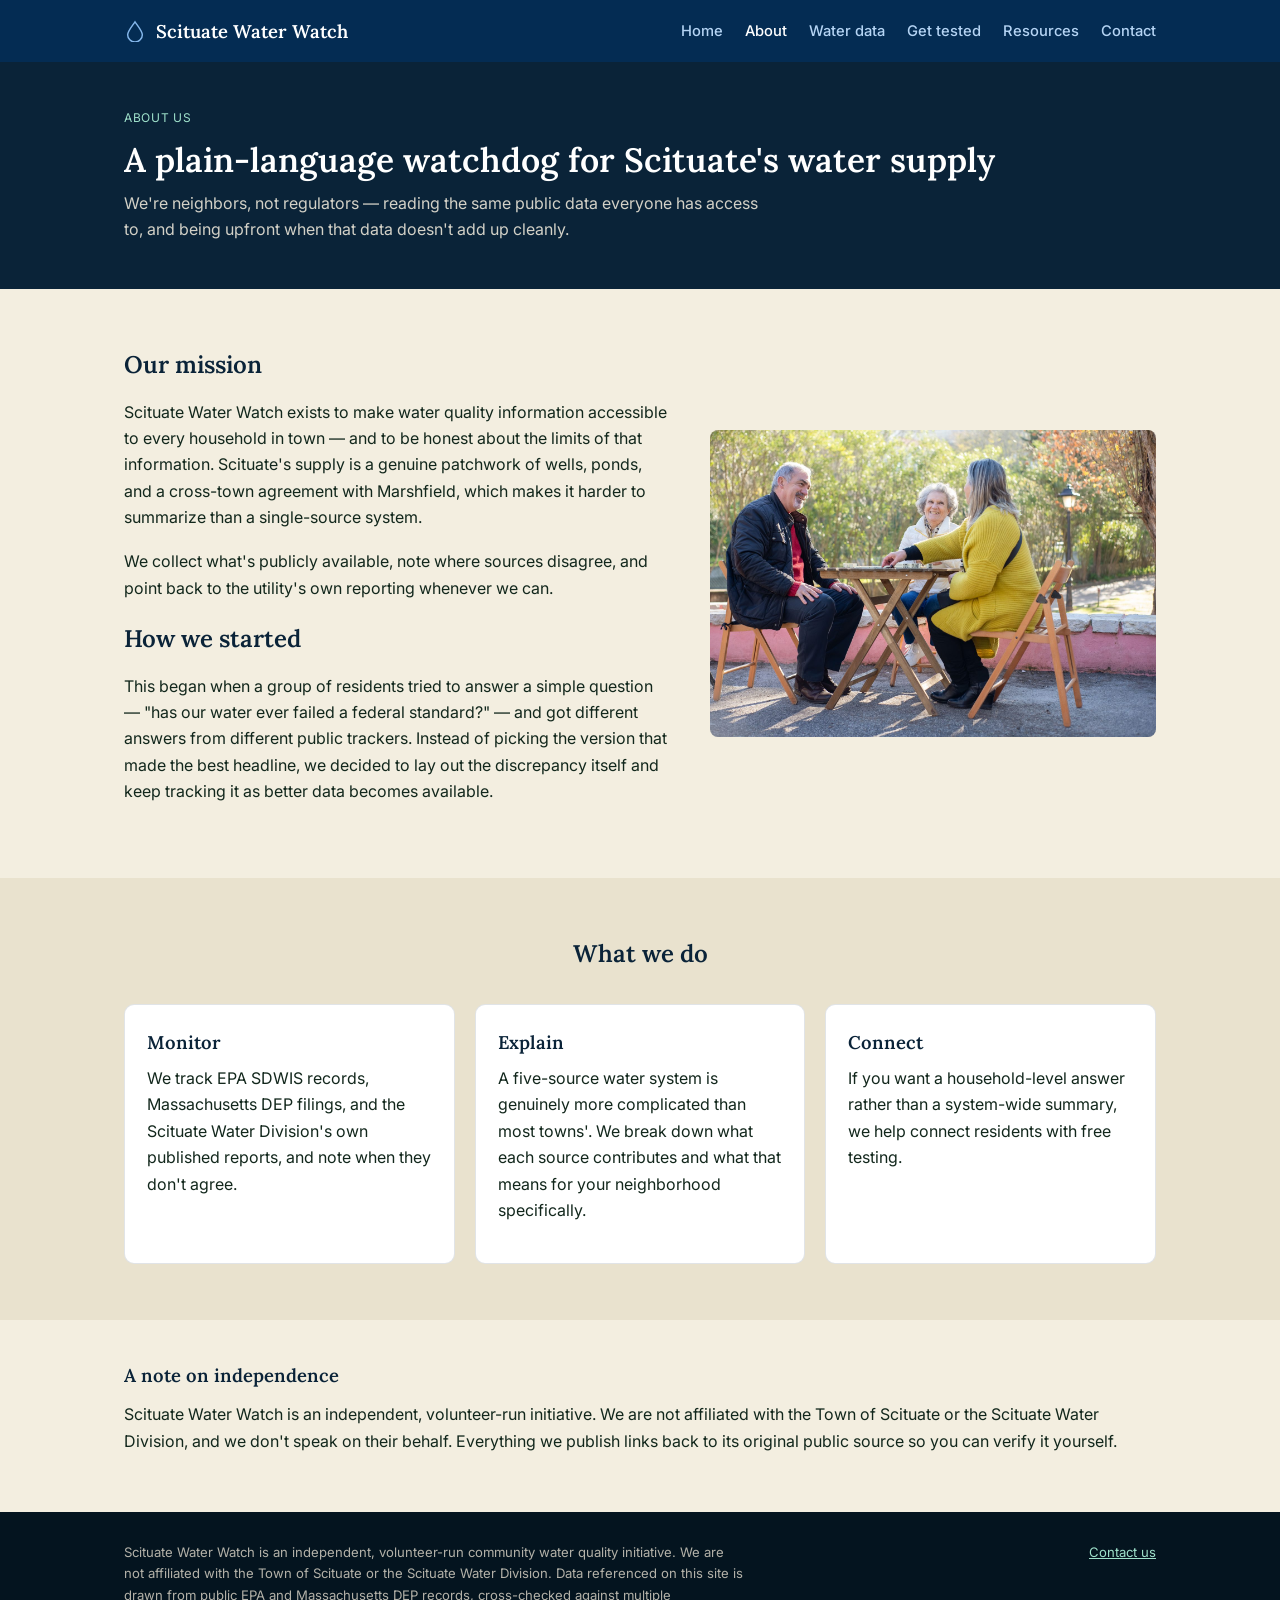
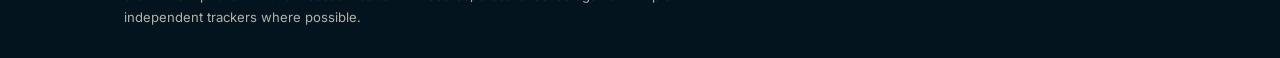
==== about.html @ 86e2c719 "Initial commit: Scituate Water Watch static site Co-Authored-By: Claude Sonnet 5 <noreply@anthropic." ====
<!DOCTYPE html>
<html lang="en">
<head>
<meta charset="UTF-8">
<meta name="viewport" content="width=device-width, initial-scale=1.0">
<title>About — Scituate Water Watch</title>
<meta name="description" content="Who we are: a volunteer-run water quality watchdog for Scituate, MA.">
<link rel="stylesheet" href="css/styles.css">
</head>
<body>

<header class="site-header">
  <div class="wrap">
    <a href="index.html" class="logo">
      <svg width="22" height="22" viewBox="0 0 24 24" fill="none" stroke="#85B7EB" stroke-width="1.6"><path d="M12 2 C7 9 4 12.5 4 16 a8 8 0 0 0 16 0 c0-3.5-3-7-8-14Z"/></svg>
      Scituate Water Watch
    </a>
    <nav class="main-nav">
      <a href="index.html">Home</a>
      <a href="about.html" class="active">About</a>
      <a href="water-quality-data.html">Water data</a>
      <a href="get-tested.html">Get tested</a>
      <a href="resources.html">Resources</a>
      <a href="contact.html">Contact</a>
    </nav>
  </div>
</header>

<section class="page-banner">
  <div class="wrap">
    <p class="eyebrow">About us</p>
    <h1>A plain-language watchdog for Scituate's water supply</h1>
    <p class="sub">We're neighbors, not regulators — reading the same public data everyone has access to, and being upfront when that data doesn't add up cleanly.</p>
  </div>
</section>

<section class="block">
  <div class="wrap">
    <div class="two-col">
      <div>
        <h2>Our mission</h2>
        <p>Scituate Water Watch exists to make water quality information accessible to every household in town — and to be honest about the limits of that information. Scituate's supply is a genuine patchwork of wells, ponds, and a cross-town agreement with Marshfield, which makes it harder to summarize than a single-source system.</p>
        <p>We collect what's publicly available, note where sources disagree, and point back to the utility's own reporting whenever we can.</p>
        <h2>How we started</h2>
        <p>This began when a group of residents tried to answer a simple question — "has our water ever failed a federal standard?" — and got different answers from different public trackers. Instead of picking the version that made the best headline, we decided to lay out the discrepancy itself and keep tracking it as better data becomes available.</p>
      </div>
      <div>
        <img src="images/community.jpg" alt="Illustrated silhouettes of Scituate community members">
      </div>
    </div>
  </div>
</section>

<section class="block" style="background:var(--cream-dim);">
  <div class="wrap">
    <h2 style="text-align:center; margin-bottom:30px;">What we do</h2>
    <div class="card-grid">
      <div class="card">
        <h3>Monitor</h3>
        <p>We track EPA SDWIS records, Massachusetts DEP filings, and the Scituate Water Division's own published reports, and note when they don't agree.</p>
      </div>
      <div class="card">
        <h3>Explain</h3>
        <p>A five-source water system is genuinely more complicated than most towns'. We break down what each source contributes and what that means for your neighborhood specifically.</p>
      </div>
      <div class="card">
        <h3>Connect</h3>
        <p>If you want a household-level answer rather than a system-wide summary, we help connect residents with free testing.</p>
      </div>
    </div>
  </div>
</section>

<section class="block tight">
  <div class="wrap">
    <h3>A note on independence</h3>
    <p>Scituate Water Watch is an independent, volunteer-run initiative. We are not affiliated with the Town of Scituate or the Scituate Water Division, and we don't speak on their behalf. Everything we publish links back to its original public source so you can verify it yourself.</p>
  </div>
</section>

<footer class="site-footer">
  <div class="wrap">
    <div class="disclaimer">
      Scituate Water Watch is an independent, volunteer-run community water quality initiative. We are not affiliated with the Town of Scituate or the Scituate Water Division. Data referenced on this site is drawn from public EPA and Massachusetts DEP records, cross-checked against multiple independent trackers where possible.
    </div>
    <div>
      <a href="contact.html">Contact us</a>
    </div>
  </div>
</footer>

</body>
</html>
---- css/styles.css ----
@import url('https://fonts.googleapis.com/css2?family=Lora:wght@500;600&family=Inter:wght@400;500;600&display=swap');

:root {
  --navy-900: #04141F;
  --navy-800: #0A2338;
  --navy-700: #042C53;
  --teal-900: #04342C;
  --teal-700: #136A55;
  --teal-500: #3E9C82;
  --teal-300: #5DCAA5;
  --cream: #F3EEE0;
  --cream-dim: #E9E2CE;
  --ink: #12271C;
  --muted: #55605A;
  --danger: #A32D2D;
  --border: rgba(10,35,56,0.12);
}

* { box-sizing: border-box; }

body {
  margin: 0;
  font-family: 'Inter', -apple-system, BlinkMacSystemFont, sans-serif;
  color: var(--ink);
  background: var(--cream);
  line-height: 1.65;
}

h1, h2, h3 {
  font-family: 'Lora', Georgia, serif;
  font-weight: 600;
  margin: 0 0 0.6em;
  color: var(--navy-800);
}

h1 { font-size: 2.1rem; line-height: 1.3; }
h2 { font-size: 1.5rem; }
h3 { font-size: 1.15rem; }

p { margin: 0 0 1.1em; }

a { color: var(--teal-700); }

.wrap {
  max-width: 1080px;
  margin: 0 auto;
  padding: 0 24px;
}

/* header */
.site-header {
  background: var(--navy-700);
  padding: 16px 0;
}
.site-header .wrap {
  display: flex;
  align-items: center;
  justify-content: space-between;
  flex-wrap: wrap;
  gap: 12px;
}
.logo {
  display: flex;
  align-items: center;
  gap: 10px;
  color: #fff;
  font-family: 'Lora', serif;
  font-size: 1.15rem;
  font-weight: 600;
  text-decoration: none;
}
.logo svg { flex-shrink: 0; }
nav.main-nav { display: flex; gap: 22px; flex-wrap: wrap; }
nav.main-nav a {
  color: #B5D4F4;
  text-decoration: none;
  font-size: 0.92rem;
  font-weight: 500;
}
nav.main-nav a:hover, nav.main-nav a.active { color: #fff; }

/* page banner (non-home pages) */
.page-banner {
  background: var(--navy-800);
  padding: 46px 0;
  color: #fff;
}
.page-banner p.eyebrow {
  text-transform: uppercase;
  letter-spacing: 0.06em;
  font-size: 0.75rem;
  color: #9FE1CB;
  margin-bottom: 10px;
}
.page-banner h1 { color: #fff; margin-bottom: 8px; }
.page-banner .sub { color: #D3D1C7; max-width: 640px; margin: 0; }

/* hero (home) */
.hero {
  position: relative;
  color: #fff;
  background: var(--teal-900);
  overflow: hidden;
}
.hero-bg {
  position: absolute;
  inset: 0;
  background-size: cover;
  background-position: center;
  opacity: 0.35;
}
.hero-inner {
  position: relative;
  padding: 72px 24px 60px;
  max-width: 1080px;
  margin: 0 auto;
}
.hero p.eyebrow {
  text-transform: uppercase;
  letter-spacing: 0.06em;
  font-size: 0.78rem;
  color: #9FE1CB;
  margin-bottom: 14px;
}
.hero h1 { color: #fff; max-width: 640px; }
.hero .sub { max-width: 520px; color: #E1F5EE; font-size: 1.05rem; }

.btn {
  display: inline-block;
  background: var(--teal-300);
  color: var(--teal-900);
  font-weight: 600;
  padding: 13px 26px;
  border-radius: 6px;
  text-decoration: none;
  font-size: 0.95rem;
}
.btn:hover { background: #7fd9b8; }
.btn-outline {
  display: inline-block;
  border: 1.5px solid var(--teal-300);
  color: var(--teal-300);
  font-weight: 600;
  padding: 11px 24px;
  border-radius: 6px;
  text-decoration: none;
  font-size: 0.95rem;
}

/* stat strip */
.stat-strip {
  display: grid;
  grid-template-columns: repeat(3, 1fr);
  background: var(--cream-dim);
  border-top: 1px solid var(--border);
  border-bottom: 1px solid var(--border);
}
.stat-strip div {
  padding: 26px 20px;
  text-align: center;
  border-right: 1px solid var(--border);
}
.stat-strip div:last-child { border-right: none; }
.stat-strip .num { font-family: 'Lora', serif; font-size: 1.7rem; font-weight: 600; color: var(--navy-800); }
.stat-strip .num.warn { color: var(--danger); }
.stat-strip .label { font-size: 0.82rem; color: var(--muted); margin-top: 4px; }

/* sections */
section.block { padding: 56px 0; }
section.block.tight { padding: 40px 0; }
section.block.dark {
  background: var(--navy-800);
  color: #fff;
}
section.block.dark h2 { color: #fff; }
section.block.dark p { color: #D3D1C7; }

.two-col {
  display: grid;
  grid-template-columns: 1.1fr 0.9fr;
  gap: 40px;
  align-items: center;
}
.two-col img { width: 100%; border-radius: 8px; display: block; }

/* data table */
table.data-table {
  width: 100%;
  border-collapse: collapse;
  background: #fff;
  border-radius: 8px;
  overflow: hidden;
  font-size: 0.92rem;
}
table.data-table th, table.data-table td {
  text-align: left;
  padding: 11px 16px;
  border-bottom: 1px solid var(--border);
}
table.data-table th {
  background: var(--cream-dim);
  font-weight: 600;
  color: var(--navy-800);
  font-size: 0.8rem;
  text-transform: uppercase;
  letter-spacing: 0.03em;
}
table.data-table td.warn { color: var(--danger); font-weight: 600; }
.table-note { font-size: 0.82rem; color: var(--muted); margin-top: 10px; }

/* cards */
.card-grid {
  display: grid;
  grid-template-columns: repeat(3, 1fr);
  gap: 20px;
}
.card {
  background: #fff;
  border: 1px solid var(--border);
  border-radius: 10px;
  padding: 22px;
}
.card h3 { margin-bottom: 8px; }

/* form */
form.site-form {
  background: #fff;
  border: 1px solid var(--border);
  border-radius: 10px;
  padding: 28px;
  max-width: 560px;
}
form.site-form label {
  display: block;
  font-size: 0.85rem;
  font-weight: 600;
  color: var(--navy-800);
  margin: 16px 0 6px;
}
form.site-form label:first-child { margin-top: 0; }
form.site-form input, form.site-form textarea, form.site-form select {
  width: 100%;
  padding: 10px 12px;
  border: 1px solid var(--border);
  border-radius: 6px;
  font-family: inherit;
  font-size: 0.95rem;
  background: var(--cream);
}
form.site-form .checkbox-row {
  display: flex;
  align-items: flex-start;
  gap: 8px;
  margin-top: 18px;
  font-size: 0.85rem;
  color: var(--muted);
}
form.site-form .checkbox-row input { width: auto; }
form.site-form button {
  margin-top: 22px;
  border: none;
  cursor: pointer;
}

.reassure-list { display: grid; gap: 14px; }
.reassure-list .item { display: flex; gap: 12px; align-items: flex-start; }
.reassure-list .dot {
  width: 8px; height: 8px; border-radius: 50%;
  background: var(--teal-300); margin-top: 8px; flex-shrink: 0;
}

/* footer */
footer.site-footer {
  background: var(--navy-900);
  color: #B4B2A9;
  padding: 30px 0;
  font-size: 0.82rem;
}
footer.site-footer .wrap {
  display: flex;
  justify-content: space-between;
  flex-wrap: wrap;
  gap: 16px;
}
footer.site-footer a { color: #9FE1CB; }
footer.site-footer .disclaimer { max-width: 620px; }

@media (max-width: 760px) {
  .two-col { grid-template-columns: 1fr; }
  .stat-strip { grid-template-columns: 1fr; }
  .stat-strip div { border-right: none; border-bottom: 1px solid var(--border); }
  .card-grid { grid-template-columns: 1fr; }
  nav.main-nav { display: none; }
}
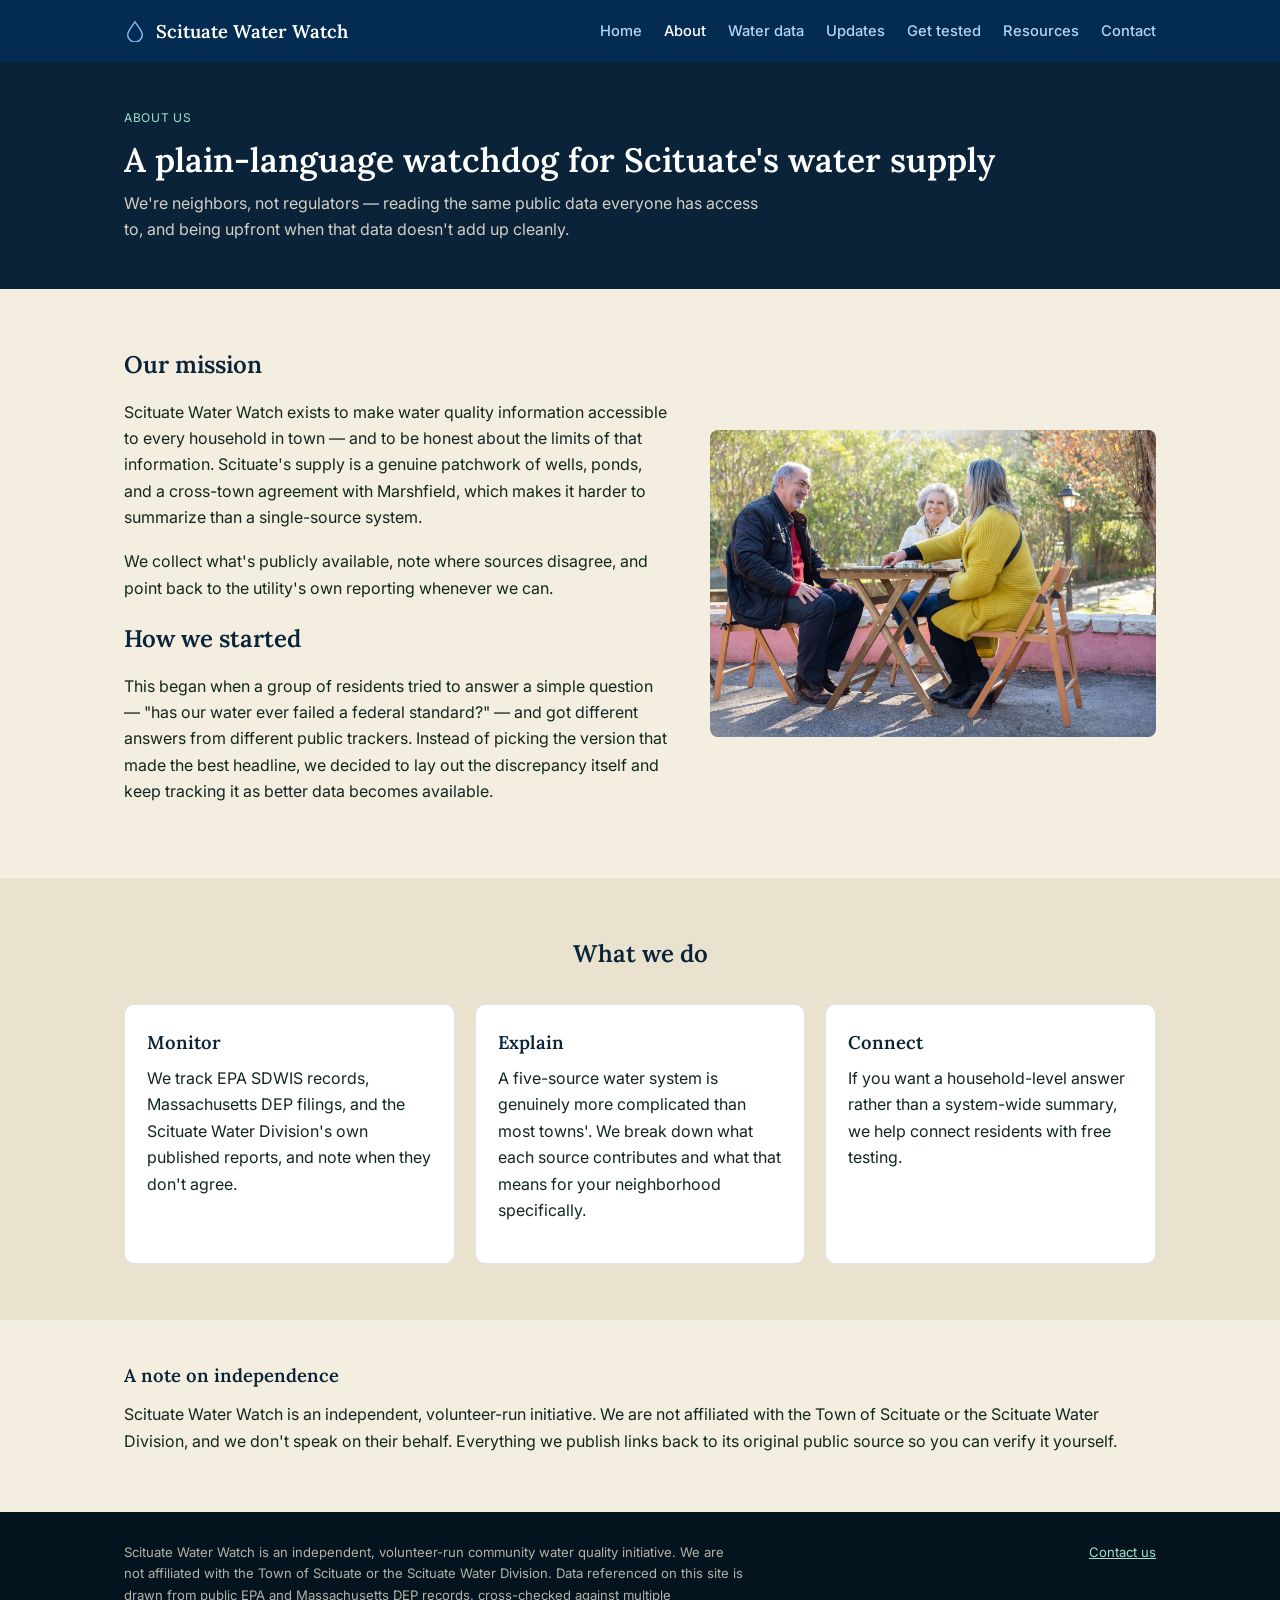
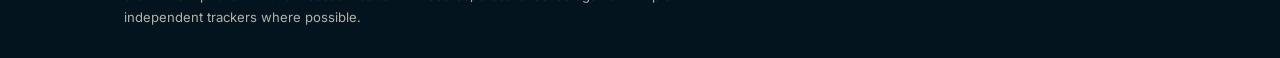
==== commit b1205317: "Add Updates page with regulatory-history articles for Scituate Five undated articles covering the 20" ====
--- a/about.html
+++ b/about.html
@@ -19,6 +19,7 @@
       <a href="index.html">Home</a>
       <a href="about.html" class="active">About</a>
       <a href="water-quality-data.html">Water data</a>
+      <a href="updates.html">Updates</a>
       <a href="get-tested.html">Get tested</a>
       <a href="resources.html">Resources</a>
       <a href="contact.html">Contact</a>
--- a/css/styles.css
+++ b/css/styles.css
@@ -222,6 +222,18 @@
 }
 .card h3 { margin-bottom: 8px; }
 
+/* updates log */
+.update-entry {
+  background: #fff;
+  border: 1px solid var(--border);
+  border-radius: 10px;
+  padding: 26px 28px;
+  margin-bottom: 20px;
+}
+.update-entry:last-child { margin-bottom: 0; }
+.update-entry h2 { margin-bottom: 10px; }
+.update-entry p:last-child { margin-bottom: 0; }
+
 /* form */
 form.site-form {
   background: #fff;
